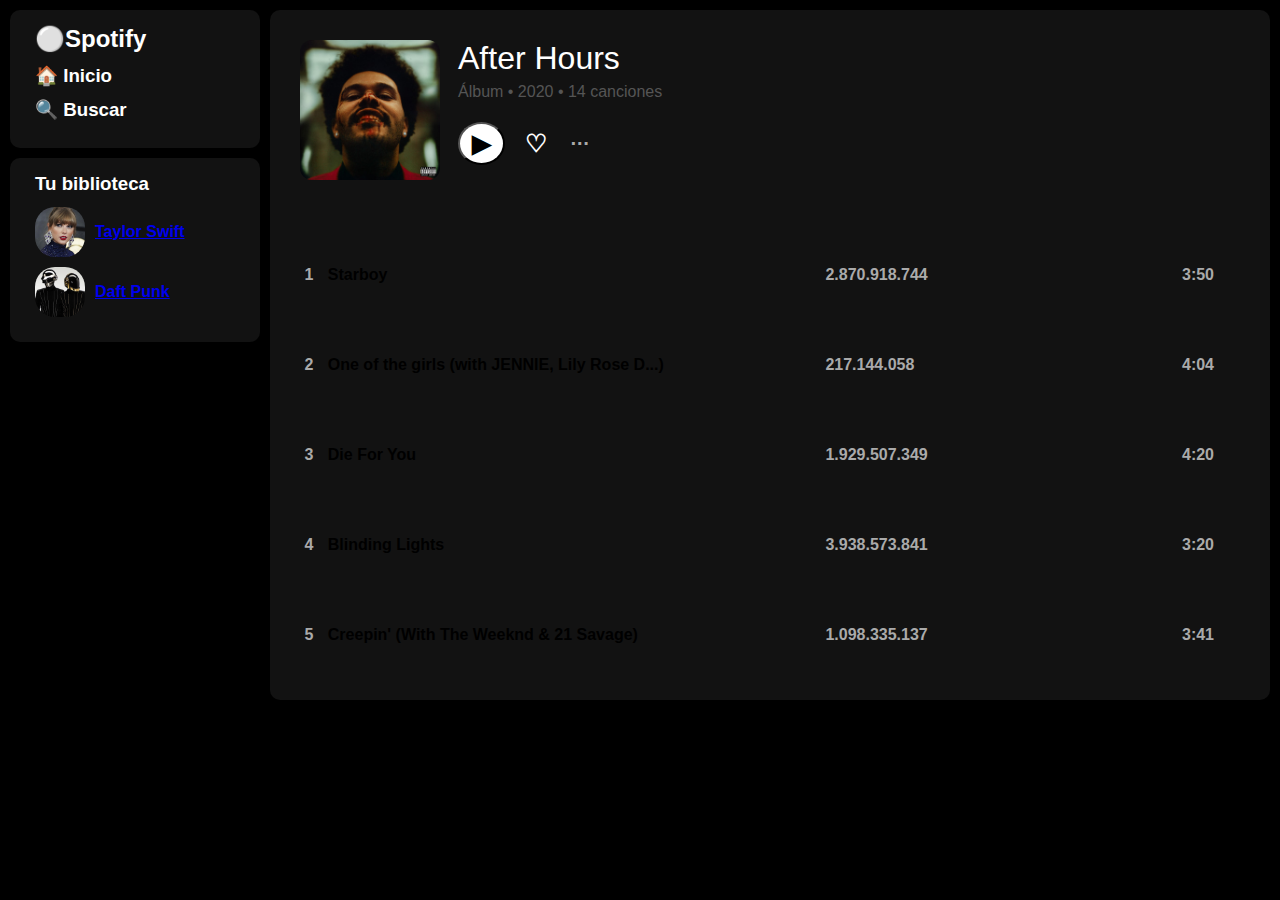
==== albumView.html @ 1e8a22ef "Gave it the relative structure of an album" ====
<!DOCTYPE html>
<html lang="en">
<head>
    <meta charset="UTF-8">
    <meta name="viewport" content="width=device-width, initial-scale=1.0">
    <link rel="stylesheet" href="css/styles.css">
    <title>Spotifyn't</title>
</head>
<body>
    <div class="big-div">
        <div class="side-bar">
          <div class="page-btns">
            <h2>⚪Spotify</h2>
            <h3>🏠 Inicio</h3>
            <h3>🔍 Buscar</h3>
          </div>
          <div class="other-artists">
            <h3>Tu biblioteca</h3>
            <div class="mini-artist">
              <a href="index_Grid.html">
                <img class="Artist-Thumbnail" src="src/img/CoolTaylor.jpeg">
                <p>Taylor Swift</p>
              </a>
            </div>
            <div class="mini-artist">
              <a href="index_Table.html">
                <img class="Artist-Thumbnail" src="src/img/CoolDaft.jpg">
                <p>Daft Punk</p>
              </a>
            </div>
          </div>
        </div>
        <div class="main-page">
            <div class="album-detailed">
                <img class="detailed-album-img" src="src/img/AlbumArt3.jpeg">
                <div class="album-values">
                    <h2 class="detailed-album-title">After Hours</h2>
                    <p class="detailed-album-details">Álbum • 2020 • 14 canciones</p>
                    <div class="album-opts">
                        <button class="play-btn-white">‎ ▶ ‎</button>
                        <button class="fllw-btn-smll">♡</button>
                        <button class="extra-opt-btn">…</button>
                      </div>
                </div>
            </div>
            <div class="top-songs">
                <div class="song-row">
                  <p class="song-row-num">‎ 1 ‎</p>
                  <p class="song-row-name">Starboy</p>
                  <p class="song-row-hears">2.870.918.744</p>
                  <p class="song-row-durat">3:50</p>
                  <p class="song-row-opt">…</p>
                </div>
                <div class="song-row">
                  <p class="song-row-num">‎ 2 ‎</p>
                  <p class="song-row-name">One of the girls (with JENNIE, Lily Rose D...)</p>
                  <p class="song-row-hears">217.144.058</p>
                  <p class="song-row-durat">4:04</p>
                  <p class="song-row-opt">…</p>
                </div>
                <div class="song-row">
                  <p class="song-row-num">‎ 3 ‎</p>
                  <p class="song-row-name">Die For You</p>
                  <p class="song-row-hears">1.929.507.349</p>
                  <p class="song-row-durat">4:20</p>
                  <p class="song-row-opt">…</p>
                </div>
                <div class="song-row">
                  <p class="song-row-num">‎ 4 ‎</p>
                  <p class="song-row-name">Blinding Lights</p>
                  <p class="song-row-hears">3.938.573.841</p>
                  <p class="song-row-durat">3:20</p>
                  <p class="song-row-opt">…</p>
                </div>
                <div class="song-row">
                  <p class="song-row-num">‎ 5 ‎</p>
                  <p class="song-row-name">Creepin' (With The Weeknd & 21 Savage)</p>
                  <p class="song-row-hears">1.098.335.137</p>
                  <p class="song-row-durat">3:41</p>
                  <p class="song-row-opt">…</p>
                </div>
        </div>
</body>
</html>
---- css/styles.css ----
* {
  margin: 0;
  padding: 0;
  font-family: Verdana, Geneva, Tahoma, sans-serif;
  font-weight: bold;
}

body{
  background-color: #000;
}

.big-div{
  display: grid;
  grid-template-columns: 1fr 4fr;
  margin: 10px;
  gap: 10px;
}

.main-page{
  overflow: hidden;
  border-radius: 10px;
  background-color: #121212;
}

.page-btns, .other-artists{
  background-color: #121212;
  color: #fff;
  padding: 15px 25px;
  border-radius: 10px;
  margin-bottom: 10px;
}

.page-btns h2:hover,h3:hover{
  cursor: pointer;
}

.mini-artist a{
  display: flex;
  align-items: center;
  gap: 10px;
  height: 50px;
  margin-bottom: 10px;
  border-radius: 10px;
}

.mini-artist:hover{
  background-color:#7777773f;
  cursor: pointer;
}

.Artist-Thumbnail{
  height: 100%;
  border-radius: 20px;
}

h1{
  font-family: Helvetica;
  font-weight:bolder;
  font-size: 5em;
  margin-bottom: 12px;
}

h2{
  margin-bottom: 12px;
}

h3{
  margin-bottom: 12px;
}

button{
  cursor: pointer;
}

.header-cont{
  position: relative;
  height: 40vh;
}

.header-img{
  position: absolute;
  height: 100%;
  width: 100%;
  object-fit: cover;
}

.header-text{
  color: white;
  position: absolute;
  left: 2%;
  bottom: 10%;
}

.artist-opts{
  margin: 20px;
}

.play-btn{
  padding: 15px;
  background-color: #1fdf64;
  font-size: 25px;
  margin-right: 20px;
  border-radius: 50%;
  font-weight: bold;
}

.fllw-btn{
  padding: 10px;
  background-color: #1fdf6500;
  margin-right: 20px;
  color: #fff;
  border-color: #aaa;
  border-radius: 30%;
}

.extra-opt-btn{
  background-color: #1fdf6500;
  font-size: 20px;
  color: #aaa;
  border-color: #aaaaaa00;
  transform: translate(0, -25%);
}

.top-sect{
  margin: 20px;
  color: #fff;
}

.top-songs{
  display: flex;
  flex-direction: column;
  flex: 100%;
  margin: 20px;
}

.song-row{
  display: flex;
  height: 70px;
  padding: 10px;
  flex-direction: row;
  align-items: center;
  gap: 10px;
}

.song-row:hover{
  background-color:#7777773f;
  border-radius: 10px;
  cursor: pointer;

  .song-row-opt{
    color: #fff;
  }

}

.song-row-num{
  flex-grow: 0;
  color: #aaa;
}

.song-row-img{
  height: 100%;
  border-radius: 5px;
  flex-grow: 0;
}

.song-row-name{
  flex-basis: 30%;
  flex-grow: 1;
}

.song-row-hears{
  flex-basis: 15%;
  color: #aaa;
  flex-grow: 1;
}

.song-row-durat{
  color: #aaa;
  flex-grow: 0;
}

.song-row-opt{
  transform: translate(0, -25%);
  color: #121212;
}

.see-more-p{
  margin-top: 20px;
  color: #555;
}

.see-more-p:hover{
  color: #aaa;
  cursor: pointer;
}

.album-detailed{
  display: flex;
  box-sizing: border-box;
  gap: 18px;
  padding: 30px;
  height: 200px;
}

.detailed-album-img{
  height: 100%;
  border-radius: 12px;
}

.detailed-album-title{
  font-size: 2em;
  font-weight: 300;
  margin-bottom: 6px;
  color: #fff;
}

.detailed-album-details{
  font-weight: 100;
  color: #555;
}

.album-opts{
  margin-top: 18px;
}

.play-btn-white{
  padding: 5px;
  background-color: #fff;
  color: #000;
  font-size: 25px;
  margin-right: 6px;
  border-radius: 50%;
}

.fllw-btn-smll{
  padding: 10px;
  background-color: #1fdf6500;
  font-size: 25px;
  margin-right: 6px;
  color: #fff;
  border: none
}
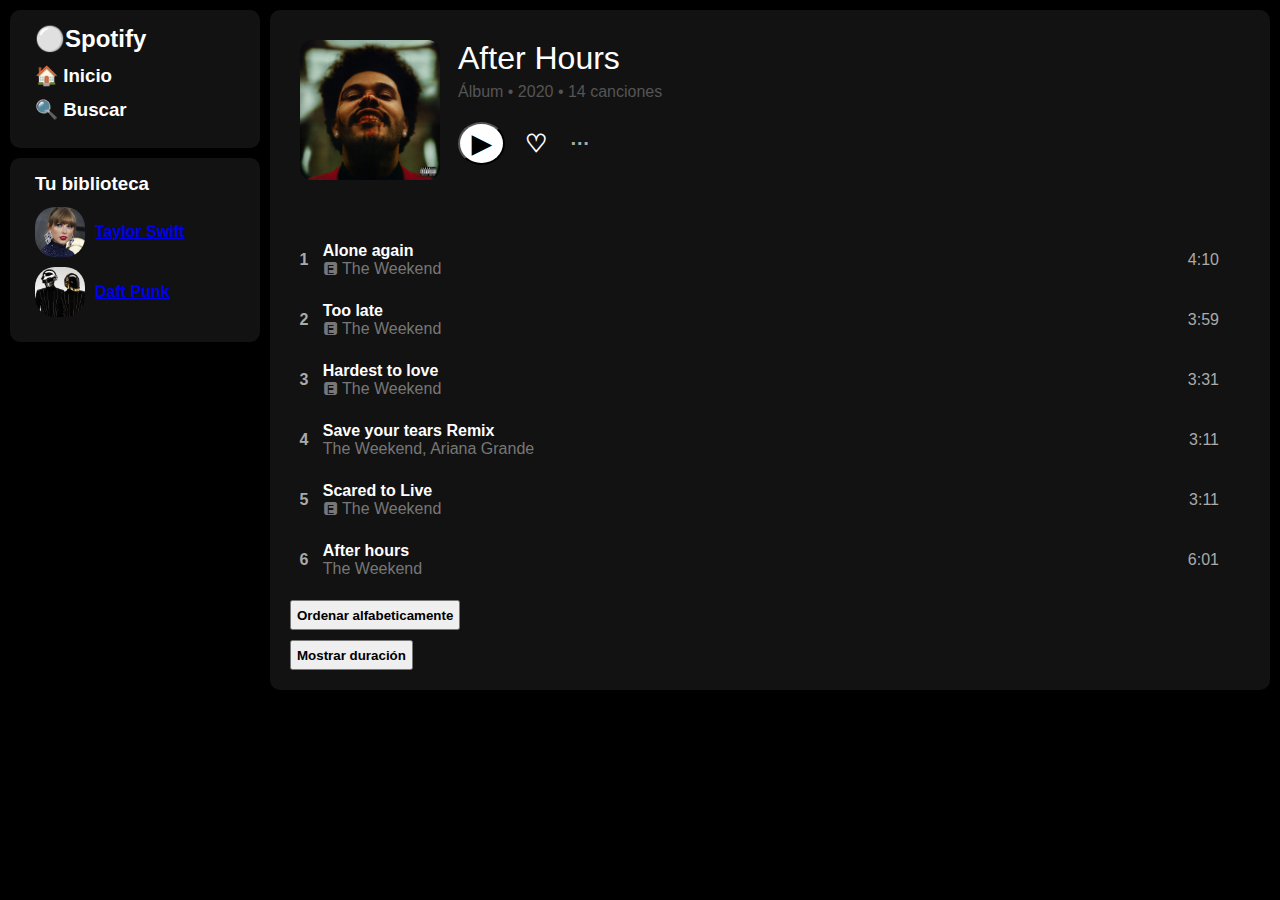
==== commit 7547e809: "Finished creating and styling the album page!" ====
--- a/albumView.html
+++ b/albumView.html
@@ -46,39 +46,66 @@
             <div class="top-songs">
                 <div class="song-row">
                   <p class="song-row-num">‎ 1 ‎</p>
-                  <p class="song-row-name">Starboy</p>
-                  <p class="song-row-hears">2.870.918.744</p>
-                  <p class="song-row-durat">3:50</p>
+                  <div class="song-row-details"> 
+                    <p class="song-row-name">Alone again</p>
+                    <p class="song-row-artists">🅴 The Weekend</p>
+                  </div>
+                  <p class="song-row-heart">♡</p>
+                  <p class="song-row-durat">4:10</p>
                   <p class="song-row-opt">…</p>
                 </div>
                 <div class="song-row">
                   <p class="song-row-num">‎ 2 ‎</p>
-                  <p class="song-row-name">One of the girls (with JENNIE, Lily Rose D...)</p>
-                  <p class="song-row-hears">217.144.058</p>
-                  <p class="song-row-durat">4:04</p>
+                  <div class="song-row-details"> 
+                    <p class="song-row-name">Too late</p>
+                    <p class="song-row-artists">🅴 The Weekend</p>
+                  </div>
+                  <p class="song-row-heart">♡</p>
+                  <p class="song-row-durat">3:59</p>
                   <p class="song-row-opt">…</p>
                 </div>
                 <div class="song-row">
                   <p class="song-row-num">‎ 3 ‎</p>
-                  <p class="song-row-name">Die For You</p>
-                  <p class="song-row-hears">1.929.507.349</p>
-                  <p class="song-row-durat">4:20</p>
+                  <div class="song-row-details"> 
+                    <p class="song-row-name">Hardest to love</p>
+                    <p class="song-row-artists">🅴 The Weekend</p>
+                  </div>
+                  <p class="song-row-heart">♡</p>
+                  <p class="song-row-durat">3:31</p>
                   <p class="song-row-opt">…</p>
                 </div>
                 <div class="song-row">
                   <p class="song-row-num">‎ 4 ‎</p>
-                  <p class="song-row-name">Blinding Lights</p>
-                  <p class="song-row-hears">3.938.573.841</p>
-                  <p class="song-row-durat">3:20</p>
+                  <div class="song-row-details"> 
+                    <p class="song-row-name">Save your tears Remix</p>
+                    <p class="song-row-artists">The Weekend, Ariana Grande</p>
+                  </div>
+                  <p class="song-row-heart">♡</p>
+                  <p class="song-row-durat">3:11</p>
                   <p class="song-row-opt">…</p>
                 </div>
                 <div class="song-row">
                   <p class="song-row-num">‎ 5 ‎</p>
-                  <p class="song-row-name">Creepin' (With The Weeknd & 21 Savage)</p>
-                  <p class="song-row-hears">1.098.335.137</p>
-                  <p class="song-row-durat">3:41</p>
+                  <div class="song-row-details"> 
+                    <p class="song-row-name">Scared to Live</p>
+                    <p class="song-row-artists">🅴 The Weekend</p>
+                  </div>
+                  <p class="song-row-heart">♡</p>
+                  <p class="song-row-durat">3:11</p>
                   <p class="song-row-opt">…</p>
                 </div>
+                <div class="song-row">
+                  <p class="song-row-num">‎ 6 ‎</p>
+                  <div class="song-row-details"> 
+                    <p class="song-row-name">After hours</p>
+                    <p class="song-row-artists">The Weekend</p>
+                  </div>
+                  <p class="song-row-heart">♡</p>
+                  <p class="song-row-durat">6:01</p>
+                  <p class="song-row-opt">…</p>
+                </div>
+              <button class="order-button"> Ordenar alfabeticamente </button>
+              <button class="order-button"> Mostrar duración </button>
         </div>
 </body>
 </html>--- a/css/styles.css
+++ b/css/styles.css
@@ -135,8 +135,8 @@
 
 .song-row{
   display: flex;
-  height: 70px;
-  padding: 10px;
+  height: 50px;
+  padding: 5px;
   flex-direction: row;
   align-items: center;
   gap: 10px;
@@ -146,11 +146,15 @@
   background-color:#7777773f;
   border-radius: 10px;
   cursor: pointer;
-
+  
   .song-row-opt{
     color: #fff;
   }
 
+  .song-row-heart{
+    color: #fff;
+  }
+  
 }
 
 .song-row-num{
@@ -164,20 +168,38 @@
   flex-grow: 0;
 }
 
-.song-row-name{
+.song-row-details{
   flex-basis: 30%;
   flex-grow: 1;
 }
 
+.song-row-name{
+  color: #fff;
+}
+
+.song-row-artists{
+  color: #777;
+  font-weight: 100;
+}
+
 .song-row-hears{
   flex-basis: 15%;
   color: #aaa;
   flex-grow: 1;
 }
 
+.song-row-heart{
+  flex-basis: 15%;
+  padding-right: 10px;
+  text-align: right;
+  color: #121212;
+  flex-grow: 1;
+}
+
 .song-row-durat{
   color: #aaa;
   flex-grow: 0;
+  font-weight: 100;
 }
 
 .song-row-opt{
@@ -240,4 +262,12 @@
   margin-right: 6px;
   color: #fff;
   border: none
+}
+
+.order-button{
+  height: 30px;
+  margin-top: 10px;
+  width: fit-content;
+  padding: 5px;
+  text-align: center;
 }